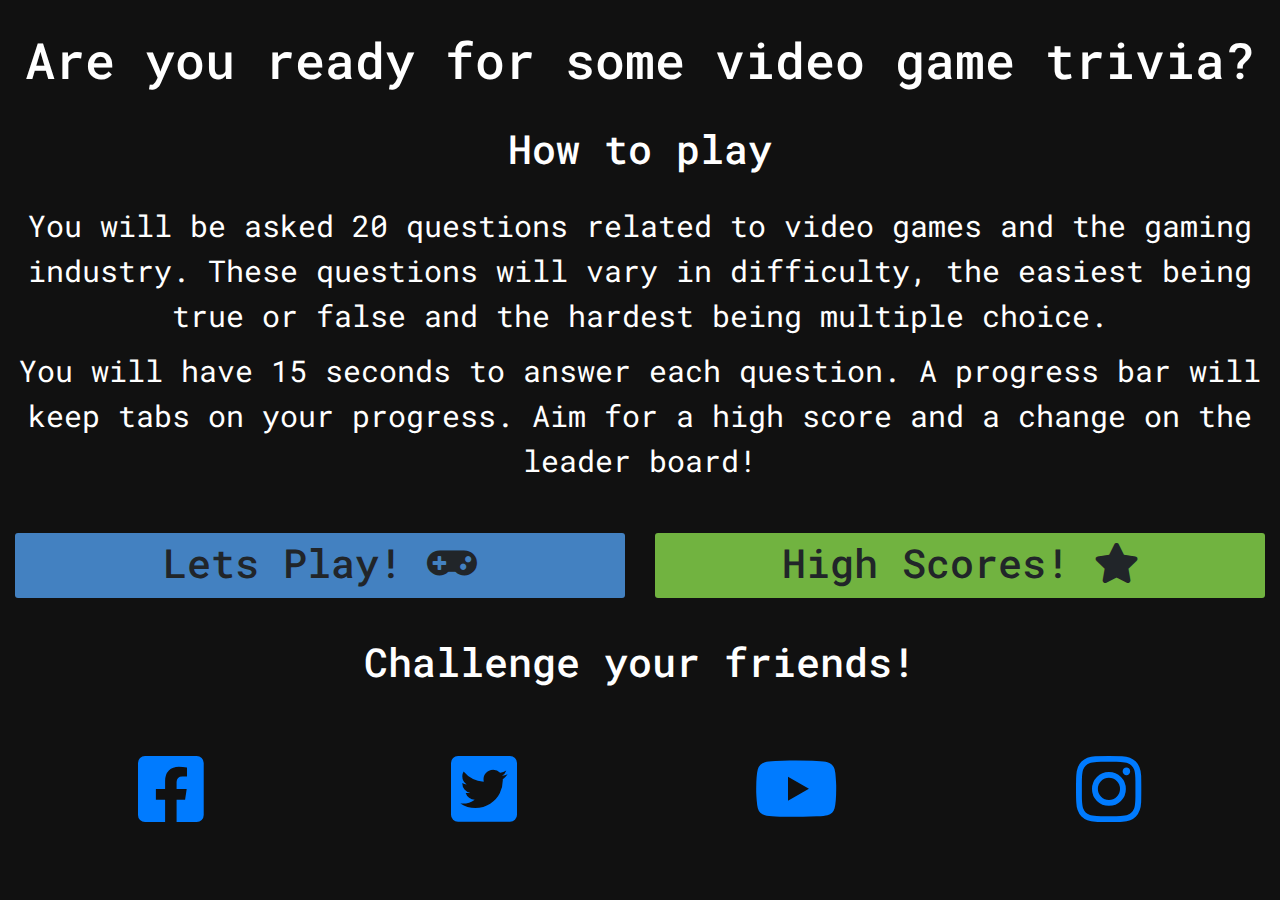
==== index.html @ b70aabad "Added username form and save button plus styles" ====
<!DOCTYPE html>
<html lang="en">

<head>
    <meta charset="UTF-8">
    <meta http-equiv="X-UA-Compatible" content="IE=edge">
    <meta name="viewport" content="width=device-width, initial-scale=1.0">
    <title>Gaming Trivia</title>
    <link rel="stylesheet" href="https://cdnjs.cloudflare.com/ajax/libs/twitter-bootstrap/4.6.0/css/bootstrap.min.css">
    <link rel="stylesheet" href="https://cdnjs.cloudflare.com/ajax/libs/font-awesome/5.15.3/css/all.min.css">
    <link rel="stylesheet" href="assets/css/styles.css">
</head>

<body>
    <section class=" container-fluid common-styles">
        <div class="row collapse show" id="intro-section">
            <div class="col-sm-12 mb-5">
                <h1>Are you ready for some video game trivia?</h1>
            </div>
            <div class="col-sm-12 mb-5">
                <h2 class="mb-5">How to play</h2>
                <p>
                    You will be asked 20 questions related to video games and the gaming industry.
                    These questions will vary in difficulty, the easiest being true or false and the hardest being
                    multiple choice.
                </p>
                <p>
                    You will have 15 seconds to answer each question. A progress bar will keep tabs on your
                    progress.
                    Aim for a high score and a change on the leader board!
                </p>
            </div>
            <!-- Button hides intro section and shows game -->
            <div class="col-sm-12 col-md-6">
                <button id="play-btn" class="HUD-btn btn btn-lg btn-block" data-toggle="collapse"
                    data-target="#intro-section, #game-section, #footer-section" aria-expanded="false"
                    aria-controls="intro-section">
                    <h2>Lets Play! <i class="fas fa-gamepad"></i></h2>
                </button>
            </div>
            <!-- Button hides intro section and highscores section -->
            <div class="col-sm-12 col-md-6">
                <button id="highscore-btn" class="btn btn-lg btn-block"  type="button" onclick="location.href='/finalscore.html';">
                    <h2>High Scores! <i class="fas fa-star"></i></h2>
                </button>
            </div>
        </div>
        </div>
        <!-- Main Game Container -->
        <section id="game-section" class="container-fluid common-styles collapse hide">
            <div id="hud"class="row">
                <div id="progressBar" class="col-sm-12">
                    <div id="progressBarFull"></div>
                </div>
                    <div id="hud-item" class="col-sm-6">
                        <h2 id="progressText" class="hud-prefix">
                        </h2>
                    </div>
                    <div id="hud-item" class="col-sm-6">
                        <h2 class="hud-prefix">
                            Score
                        </h2>
                        <h2 class="hud-main-text" id="score">
                            0
                        </h2>
                    </div>
                </div>
            <div class="row">
                <div id="question" class="col-sm-12 my-5 h1"></div>
            </div>
            <div class="row my-5">
                <div class="option-container col-sm-12">
                    <p class="option-prefix">A</p>
                    <button class="btn btn-lg btn-block option-text" data-number="1" type="submit"></button>
                </div>
                <div class="option-container col-sm-12">
                    <p class="option-prefix">B</p>
                    <button class="btn btn-lg btn-block option-text" data-number="2" type="submit"></button>
                </div>
                <div class="option-container col-sm-12">
                    <p class="option-prefix">C</p>
                    <button class="btn btn-lg btn-block option-text" data-number="3" type="submit"></button>
                </div>
                <div class="option-container col-sm-12">
                    <p class="option-prefix">D</p>
                    <button class="btn btn-lg btn-block option-text" data-number="4" type="submit"></button>
                </div>
            </div>
            </div>
            <div class="row mt-5">
                <div class="offset-sm-8">
                    <button class="HUD-btn btn" type="button" onclick="location.href='/index.html';">
                        <h2>Restart <i class="fas fa-redo"></i></h2>
                    </button>
                </div>
            </div>
        </section>
        <!-- SocialLinks -->
        <footer id="footer-section" class="container-fluid common-styles collapse show mt-5">
            <div class="row">
                <div class="col-sm-12 mb-5">
                    <h2>Challenge your friends!</h2>
                </div>
            </div>
            <div id="social-network-links" class="row mt-5">
                <div class="col-sm-3">
                    <a href="https://www.facebook.com" target="_blank" rel="nopener" aria-label="">
                        <i class="fab fa-facebook-square"></i>
                    </a>
                </div>
                <div class="col-sm-3">
                    <a href="https://www.twitter.com" target="_blank" rel="nopener" aria-label="">
                        <i class="fab fa-twitter-square"></i></a>
                </div>
                <div class="col-sm-3">
                    <a href="https://www.youtube.com" target="_blank"><i class="fab fa-youtube" aria-label=""></i></a>
                </div>
                <div class="col-sm-3">
                    <a href="https://www.instagram.com" target="_blank"><i class="fab fa-instagram" aria-label=""></i></a>
                </div>
            </div>
        </footer>

        <script src="https://cdnjs.cloudflare.com/ajax/libs/popper.js/1.16.1/umd/popper.min.js"></script>
        <script src="https://code.jquery.com/jquery-3.6.0.slim.js" integrity="sha256-HwWONEZrpuoh951cQD1ov2HUK5zA5DwJ1DNUXaM6FsY=" crossorigin="anonymous"></script>
        <script src="assets/js/scripts.js"></script>
        <script src="https://cdnjs.cloudflare.com/ajax/libs/twitter-bootstrap/4.6.0/js/bootstrap.min.js"></script>

</body>

</html>
---- assets/css/styles.css ----
@import url('https://fonts.googleapis.com/css2?family=Roboto+Mono&display=swap');

/* General Styles */
* {
    box-sizing: border-box;
    margin: 0;
    border: 0;
    
}

html {
    font-size: 62.5%;
}

body {
    color: #fff;
    background-color: #111111;
    font-family: 'Roboto Mono', monospace;
    font-size: 1.6rem;
}

h1 {
    font-size: 5rem;
}

h2 {
    font-size: 4rem;
}

p {
    font-size: 3rem;
}

/* Removes black boxes from behind letters */
i {
    font-size: 4rem;
}

.collapsing {
    transition: 0ms;
}

.btn {
    margin: 1rem auto;
}

.common-styles {
    margin: 3rem auto;
    background-color: transparent;
    text-align: center;
}

.HUD-btn {
    background-color: #4381C1;
}

.option-container {
    font-size: 2rem;
    background-color: #4381C1;
    margin: 2rem auto;
    border-radius: 1rem;
  }

.option-text {
    font-size: 4rem;
    background-color: #db222a;
}
  

#highscore-btn {
    background-color: #71B340;
}


#optionText {
    background-color: #db222a;
}

#progressBar {
    width: 40rem;
    height: 4rem;
    border: 0.3rem solid #4381C1;
    margin: 2rem auto;
    padding: 0;
  }
  
  #progressBarFull {
    height: 3.4rem;
    background-color: #4381C1;
  }


#social-network-links i{
    font-size: 7.5rem;
    text-align: center;
}

#username {
    height: 6.5rem;
    border-radius: 0.3rem;
}

#save-btn {
    background-color: #71B340;
    padding-bottom: 0;
}
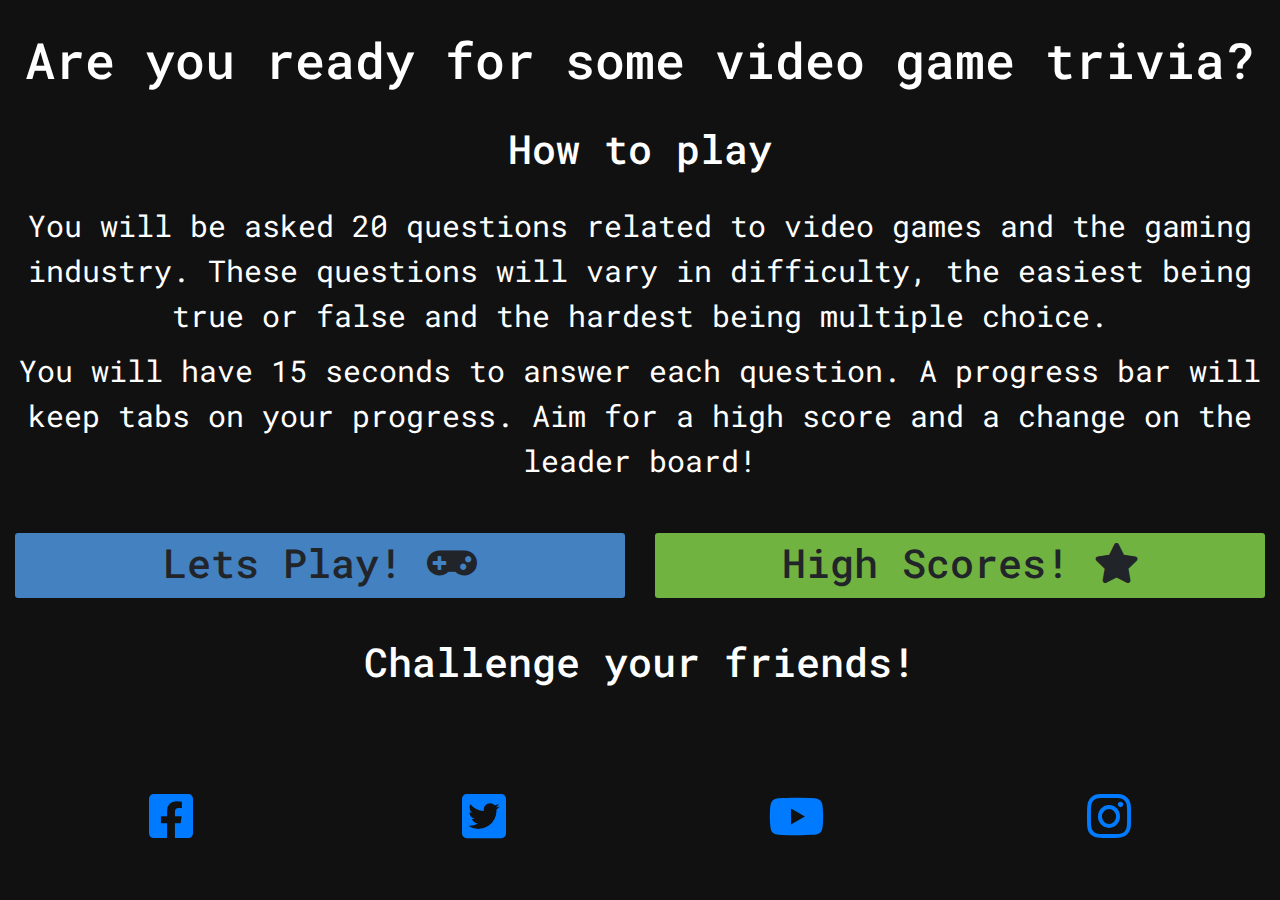
==== commit 4604f567: "Fixed footer to bottom of page, minor style and position changes" ====
--- a/index.html
+++ b/index.html
@@ -56,10 +56,12 @@
                         <h2 id="progressText" class="hud-prefix">
                         </h2>
                     </div>
-                    <div id="hud-item" class="col-sm-6">
+                    <div id="hud-item" class="col-sm-2">
                         <h2 class="hud-prefix">
                             Score
                         </h2>
+                    </div>
+                    <div class="col-sm-3">
                         <h2 class="hud-main-text" id="score">
                             0
                         </h2>
@@ -96,13 +98,13 @@
             </div>
         </section>
         <!-- SocialLinks -->
-        <footer id="footer-section" class="container-fluid common-styles collapse show mt-5">
+        <footer id="footer-section" class="container-fluid common-styles collapse show">
             <div class="row">
-                <div class="col-sm-12 mb-5">
+                <div class="col-sm-12">
                     <h2>Challenge your friends!</h2>
                 </div>
             </div>
-            <div id="social-network-links" class="row mt-5">
+            <div id="social-network-links" class="row">
                 <div class="col-sm-3">
                     <a href="https://www.facebook.com" target="_blank" rel="nopener" aria-label="">
                         <i class="fab fa-facebook-square"></i>
--- a/assets/css/styles.css
+++ b/assets/css/styles.css
@@ -5,7 +5,7 @@
     box-sizing: border-box;
     margin: 0;
     border: 0;
-    
+
 }
 
 html {
@@ -17,6 +17,7 @@
     background-color: #111111;
     font-family: 'Roboto Mono', monospace;
     font-size: 1.6rem;
+    height: 100%;
 }
 
 h1 {
@@ -56,24 +57,25 @@
 
 .option-container {
     font-size: 2rem;
-    background-color: #4381C1;
+    background-color: #71B340;
     margin: 2rem auto;
     border-radius: 1rem;
-  }
+}
 
 .option-text {
     font-size: 4rem;
+    background-color: #4381C1;
+}
+
+#question {
     background-color: #db222a;
+    border-radius: 0.5rem;
+    padding: 2rem;
+    font-size: 3rem;
 }
-  
 
 #highscore-btn {
     background-color: #71B340;
-}
-
-
-#optionText {
-    background-color: #db222a;
 }
 
 #progressBar {
@@ -82,25 +84,33 @@
     border: 0.3rem solid #4381C1;
     margin: 2rem auto;
     padding: 0;
-  }
-  
-  #progressBarFull {
+}
+
+#progressBarFull {
     height: 3.4rem;
     background-color: #4381C1;
-  }
+}
 
 
-#social-network-links i{
-    font-size: 7.5rem;
+#social-network-links i {
+    font-size: 5rem;
     text-align: center;
+    margin-top: 10rem;
 }
 
 #username {
     height: 6.5rem;
     border-radius: 0.3rem;
+    text-align: center;
 }
 
 #save-btn {
     background-color: #71B340;
     padding-bottom: 0;
+}
+
+#footer-section {
+    position: relative;
+    bottom: 0;
+    width: 100%;
 }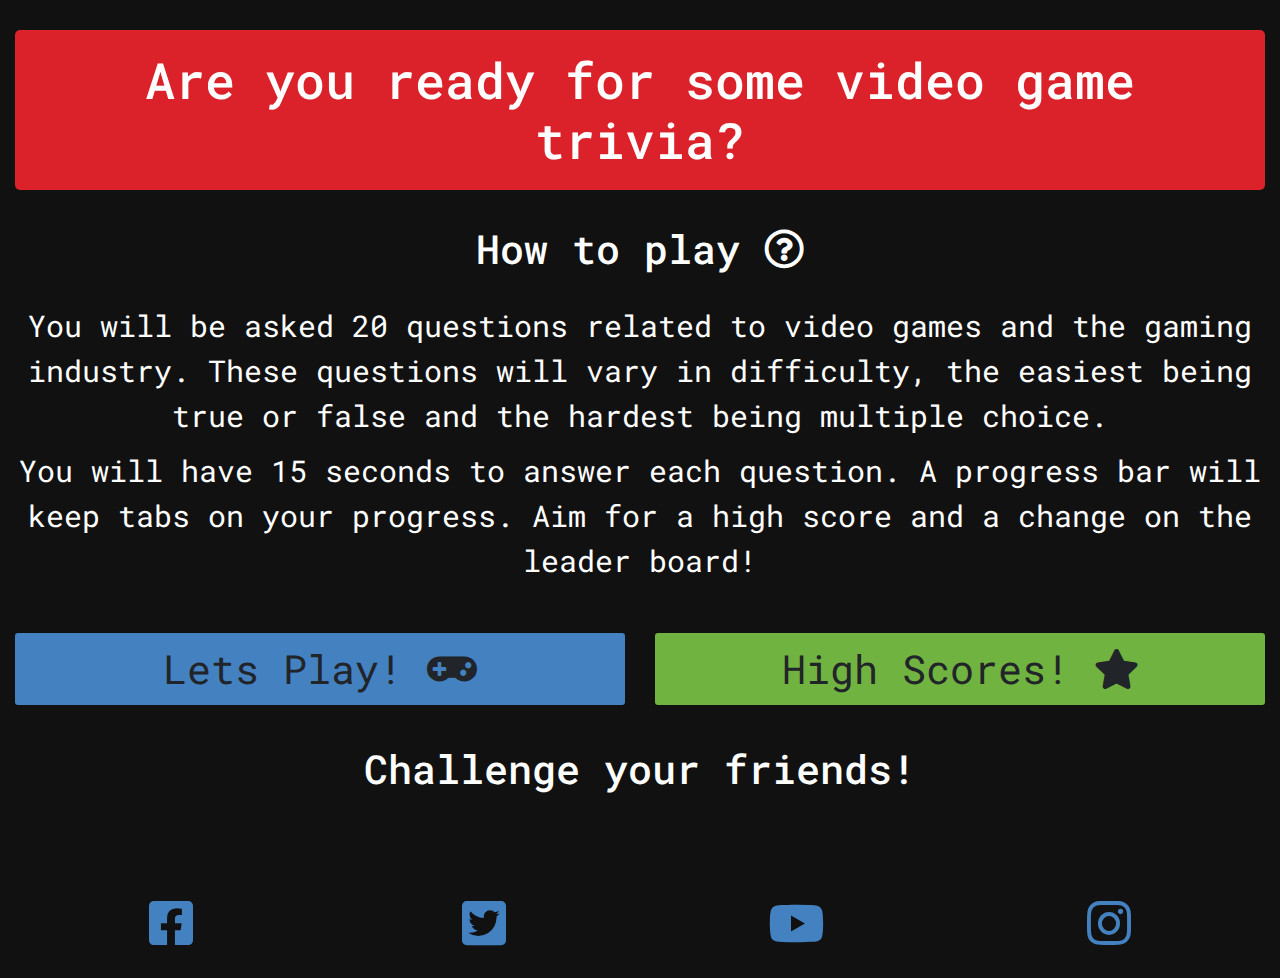
==== commit 30d21e79: "Fixed w3validator errors" ====
--- a/index.html
+++ b/index.html
@@ -15,10 +15,10 @@
     <section class=" container-fluid common-styles">
         <div class="row collapse show" id="intro-section">
             <div class="col-sm-12 mb-5">
-                <h1>Are you ready for some video game trivia?</h1>
+                <h1 id="intro-title">Are you ready for some video game trivia?</h1>
             </div>
             <div class="col-sm-12 mb-5">
-                <h2 class="mb-5">How to play</h2>
+                <h2 class="mb-5">How to play <i class="far fa-question-circle"></i></h2>
                 <p>
                     You will be asked 20 questions related to video games and the gaming industry.
                     These questions will vary in difficulty, the easiest being true or false and the hardest being
@@ -35,38 +35,37 @@
                 <button id="play-btn" class="HUD-btn btn btn-lg btn-block" data-toggle="collapse"
                     data-target="#intro-section, #game-section, #footer-section" aria-expanded="false"
                     aria-controls="intro-section">
-                    <h2>Lets Play! <i class="fas fa-gamepad"></i></h2>
+                    Lets Play! <i class="fas fa-gamepad"></i>
                 </button>
             </div>
             <!-- Button hides intro section and highscores section -->
             <div class="col-sm-12 col-md-6">
-                <button id="highscore-btn" class="btn btn-lg btn-block"  type="button" onclick="location.href='/finalscore.html';">
-                    <h2>High Scores! <i class="fas fa-star"></i></h2>
+                <button id="highscore-btn" class="HUD-btn btn btn-lg btn-block" type="button"
+                    onclick="location.href='/finalscore.html';">
+                    High Scores! <i class="fas fa-star"></i>
                 </button>
             </div>
         </div>
-        </div>
         <!-- Main Game Container -->
         <section id="game-section" class="container-fluid common-styles collapse hide">
-            <div id="hud"class="row">
+            <div id="hud" class="row">
                 <div id="progressBar" class="col-sm-12">
                     <div id="progressBarFull"></div>
                 </div>
-                    <div id="hud-item" class="col-sm-6">
-                        <h2 id="progressText" class="hud-prefix">
-                        </h2>
-                    </div>
-                    <div id="hud-item" class="col-sm-2">
-                        <h2 class="hud-prefix">
-                            Score
-                        </h2>
-                    </div>
-                    <div class="col-sm-3">
-                        <h2 class="hud-main-text" id="score">
-                            0
-                        </h2>
-                    </div>
+                <div id="hud-item" class="col-sm-6">
+                    <h2 id="progressText" class="hud-prefix">Question .../20</h2>
                 </div>
+                <div class="col-sm-2">
+                    <h2 class="hud-prefix">
+                        Score
+                    </h2>
+                </div>
+                <div class="col-sm-3">
+                    <h2 class="hud-main-text" id="score">
+                        0
+                    </h2>
+                </div>
+            </div>
             <div class="row">
                 <div id="question" class="col-sm-12 my-5 h1"></div>
             </div>
@@ -88,11 +87,10 @@
                     <button class="btn btn-lg btn-block option-text" data-number="4" type="submit"></button>
                 </div>
             </div>
-            </div>
             <div class="row mt-5">
                 <div class="offset-sm-8">
                     <button class="HUD-btn btn" type="button" onclick="location.href='/index.html';">
-                        <h2>Restart <i class="fas fa-redo"></i></h2>
+                        Restart <i class="fas fa-redo"></i>
                     </button>
                 </div>
             </div>
@@ -118,13 +116,15 @@
                     <a href="https://www.youtube.com" target="_blank"><i class="fab fa-youtube" aria-label=""></i></a>
                 </div>
                 <div class="col-sm-3">
-                    <a href="https://www.instagram.com" target="_blank"><i class="fab fa-instagram" aria-label=""></i></a>
+                    <a href="https://www.instagram.com" target="_blank"><i class="fab fa-instagram"
+                            aria-label=""></i></a>
                 </div>
             </div>
         </footer>
 
         <script src="https://cdnjs.cloudflare.com/ajax/libs/popper.js/1.16.1/umd/popper.min.js"></script>
-        <script src="https://code.jquery.com/jquery-3.6.0.slim.js" integrity="sha256-HwWONEZrpuoh951cQD1ov2HUK5zA5DwJ1DNUXaM6FsY=" crossorigin="anonymous"></script>
+        <script src="https://code.jquery.com/jquery-3.6.0.slim.js"
+            integrity="sha256-HwWONEZrpuoh951cQD1ov2HUK5zA5DwJ1DNUXaM6FsY=" crossorigin="anonymous"></script>
         <script src="assets/js/scripts.js"></script>
         <script src="https://cdnjs.cloudflare.com/ajax/libs/twitter-bootstrap/4.6.0/js/bootstrap.min.js"></script>
 
--- a/assets/css/styles.css
+++ b/assets/css/styles.css
@@ -53,6 +53,7 @@
 
 .HUD-btn {
     background-color: #4381C1;
+    font-size: 4rem;
 }
 
 .option-container {
@@ -65,6 +66,12 @@
 .option-text {
     font-size: 4rem;
     background-color: #4381C1;
+}
+
+#intro-title {
+    background-color: #db222a;
+    border-radius: 0.5rem;
+    padding: 2rem;
 }
 
 #question {
@@ -81,13 +88,13 @@
 #progressBar {
     width: 40rem;
     height: 4rem;
-    border: 0.3rem solid #4381C1;
+    border: 0.5rem solid #4381C1;
     margin: 2rem auto;
     padding: 0;
 }
 
 #progressBarFull {
-    height: 3.4rem;
+    height: 3rem;
     background-color: #4381C1;
 }
 
@@ -96,6 +103,7 @@
     font-size: 5rem;
     text-align: center;
     margin-top: 10rem;
+    color: #4381C1;
 }
 
 #username {
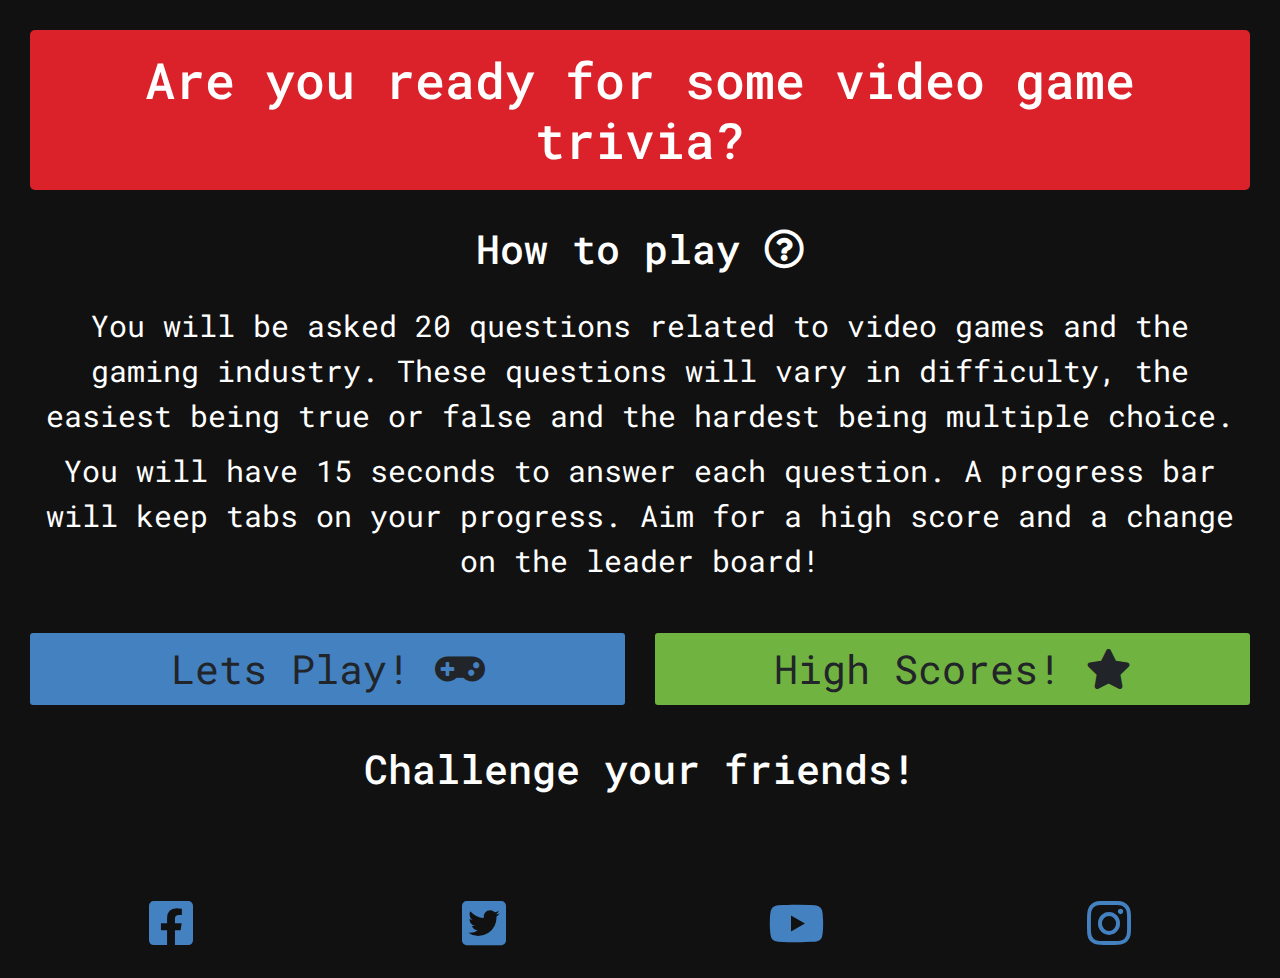
==== commit 0e7d3a10: "Rolled back scripts.js changes" ====
--- a/index.html
+++ b/index.html
@@ -1,6 +1,5 @@
 <!DOCTYPE html>
 <html lang="en">
-
 <head>
     <meta charset="UTF-8">
     <meta http-equiv="X-UA-Compatible" content="IE=edge">
@@ -10,9 +9,8 @@
     <link rel="stylesheet" href="https://cdnjs.cloudflare.com/ajax/libs/font-awesome/5.15.3/css/all.min.css">
     <link rel="stylesheet" href="assets/css/styles.css">
 </head>
-
 <body>
-    <section class=" container-fluid common-styles">
+    <section class="container-fluid common-styles">
         <div class="row collapse show" id="intro-section">
             <div class="col-sm-12 mb-5">
                 <h1 id="intro-title">Are you ready for some video game trivia?</h1>
@@ -46,6 +44,7 @@
                 </button>
             </div>
         </div>
+    </section>
         <!-- Main Game Container -->
         <section id="game-section" class="container-fluid common-styles collapse hide">
             <div id="hud" class="row">
--- a/assets/css/styles.css
+++ b/assets/css/styles.css
@@ -5,7 +5,6 @@
     box-sizing: border-box;
     margin: 0;
     border: 0;
-
 }
 
 html {
@@ -37,6 +36,10 @@
     font-size: 4rem;
 }
 
+.row {
+    margin-left: auto;
+    margin-right: auto;
+}
 .collapsing {
     transition: 0ms;
 }
@@ -121,4 +124,4 @@
     position: relative;
     bottom: 0;
     width: 100%;
-}+}
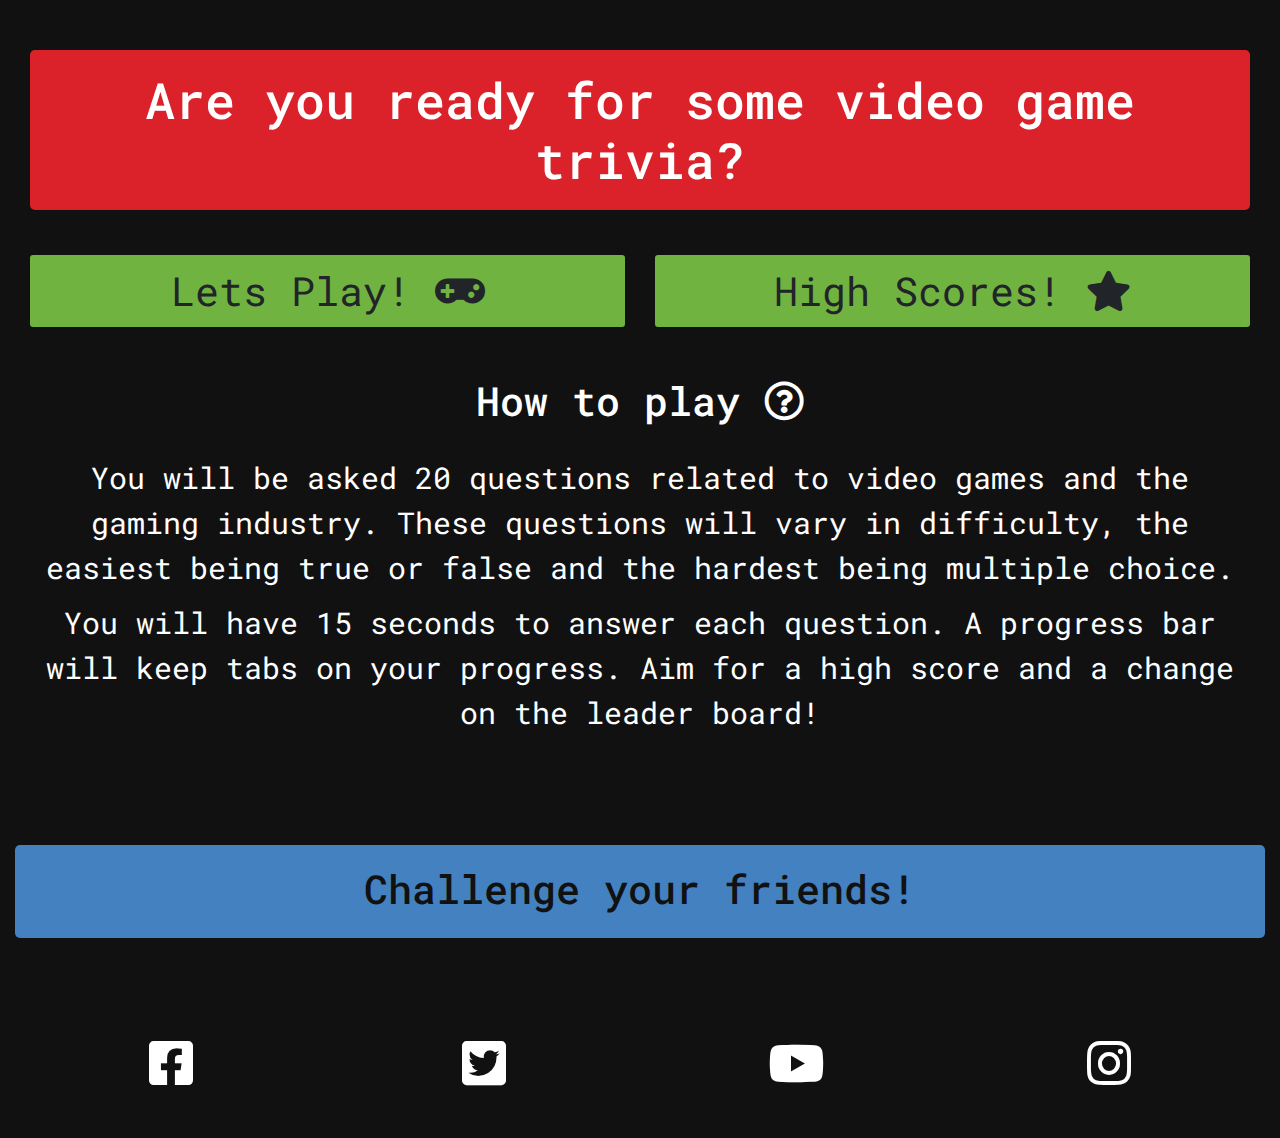
==== commit 5d964b5e: "Added new visual elements and positioning to game" ====
--- a/index.html
+++ b/index.html
@@ -10,12 +10,28 @@
     <link rel="stylesheet" href="assets/css/styles.css">
 </head>
 <body>
-    <section class="container-fluid common-styles">
-        <div class="row collapse show" id="intro-section">
+    <div id="intro-background">
+    <section id="intro-section" class="container-fluid common-styles row collapse show">
+            <!--Introductory Div-->
             <div class="col-sm-12 mb-5">
                 <h1 id="intro-title">Are you ready for some video game trivia?</h1>
             </div>
-            <div class="col-sm-12 mb-5">
+            <!-- Button hides intro section and shows game -->
+            <div class="col-sm-12 col-md-6">
+                <button id="play-btn" class="HUD-btn btn btn-lg btn-block" data-toggle="collapse"
+                    data-target="#intro-section, #game-section, #footer-section" aria-expanded="false"
+                    aria-controls="intro-section">
+                    Lets Play! <i class="fas fa-gamepad"></i>
+                </button>
+            </div>
+            <!-- Button hides intro section and highscores section -->
+            <div class="col-sm-12 col-md-6">
+                <button id="highscore-btn" class="HUD-btn btn btn-lg btn-block" type="button"
+                    onclick="window.location.href='finalscore.html';">
+                    High Scores! <i class="fas fa-star"></i>
+                </button>
+            </div>
+            <div class="col-sm-12 mb-5" id="tutorial">
                 <h2 class="mb-5">How to play <i class="far fa-question-circle"></i></h2>
                 <p>
                     You will be asked 20 questions related to video games and the gaming industry.
@@ -28,22 +44,6 @@
                     Aim for a high score and a change on the leader board!
                 </p>
             </div>
-            <!-- Button hides intro section and shows game -->
-            <div class="col-sm-12 col-md-6">
-                <button id="play-btn" class="HUD-btn btn btn-lg btn-block" data-toggle="collapse"
-                    data-target="#intro-section, #game-section, #footer-section" aria-expanded="false"
-                    aria-controls="intro-section">
-                    Lets Play! <i class="fas fa-gamepad"></i>
-                </button>
-            </div>
-            <!-- Button hides intro section and highscores section -->
-            <div class="col-sm-12 col-md-6">
-                <button id="highscore-btn" class="HUD-btn btn btn-lg btn-block" type="button"
-                    onclick="location.href='/finalscore.html';">
-                    High Scores! <i class="fas fa-star"></i>
-                </button>
-            </div>
-        </div>
     </section>
         <!-- Main Game Container -->
         <section id="game-section" class="container-fluid common-styles collapse hide">
@@ -65,30 +65,30 @@
                     </h2>
                 </div>
             </div>
-            <div class="row">
-                <div id="question" class="col-sm-12 my-5 h1"></div>
+            <div class="row justify-content-sm-left">
+                <div id="question" class="col-sm-6 my-5 h1"></div>
             </div>
-            <div class="row my-5">
-                <div class="option-container col-sm-12">
+            <div class="row my-5 justify-content-sm-right">
+                <div class="option-container col-sm-5">
                     <p class="option-prefix">A</p>
                     <button class="btn btn-lg btn-block option-text" data-number="1" type="submit"></button>
                 </div>
-                <div class="option-container col-sm-12">
+                <div class="option-container col-sm-5">
                     <p class="option-prefix">B</p>
                     <button class="btn btn-lg btn-block option-text" data-number="2" type="submit"></button>
                 </div>
-                <div class="option-container col-sm-12">
+                <div class="option-container col-sm-5">
                     <p class="option-prefix">C</p>
                     <button class="btn btn-lg btn-block option-text" data-number="3" type="submit"></button>
                 </div>
-                <div class="option-container col-sm-12">
+                <div class="option-container col-sm-5">
                     <p class="option-prefix">D</p>
                     <button class="btn btn-lg btn-block option-text" data-number="4" type="submit"></button>
                 </div>
             </div>
             <div class="row mt-5">
-                <div class="offset-sm-8">
-                    <button class="HUD-btn btn" type="button" onclick="location.href='/index.html';">
+                <div class="offset-sm-8 justify-content-left">
+                    <button class="HUD-btn btn" type="button" onClick="window.location.reload();">
                         Restart <i class="fas fa-redo"></i>
                     </button>
                 </div>
@@ -97,7 +97,7 @@
         <!-- SocialLinks -->
         <footer id="footer-section" class="container-fluid common-styles collapse show">
             <div class="row">
-                <div class="col-sm-12">
+                <div class="col-sm-12" id="friends">
                     <h2>Challenge your friends!</h2>
                 </div>
             </div>
@@ -120,13 +120,13 @@
                 </div>
             </div>
         </footer>
-
+    </div> 
         <script src="https://cdnjs.cloudflare.com/ajax/libs/popper.js/1.16.1/umd/popper.min.js"></script>
         <script src="https://code.jquery.com/jquery-3.6.0.slim.js"
             integrity="sha256-HwWONEZrpuoh951cQD1ov2HUK5zA5DwJ1DNUXaM6FsY=" crossorigin="anonymous"></script>
         <script src="assets/js/scripts.js"></script>
         <script src="https://cdnjs.cloudflare.com/ajax/libs/twitter-bootstrap/4.6.0/js/bootstrap.min.js"></script>
-
+    
 </body>
 
 </html>--- a/assets/css/styles.css
+++ b/assets/css/styles.css
@@ -16,7 +16,6 @@
     background-color: #111111;
     font-family: 'Roboto Mono', monospace;
     font-size: 1.6rem;
-    height: 100%;
 }
 
 h1 {
@@ -55,13 +54,13 @@
 }
 
 .HUD-btn {
-    background-color: #4381C1;
+    background-color: #71B340;
     font-size: 4rem;
 }
 
 .option-container {
     font-size: 2rem;
-    background-color: #71B340;
+    background-color: #111111;
     margin: 2rem auto;
     border-radius: 1rem;
 }
@@ -71,10 +70,39 @@
     background-color: #4381C1;
 }
 
+.option-text:hover {
+    background-color: #0099ff;
+    transition: 1000ms;
+}
+
+#intro-background {
+    background-image: url('/assets/img/lorenzo-herrera-p0j-mE6mGo4-unsplash.jpg');
+    background-size: cover;
+    width: 100%;
+    height: 100%;
+    background-repeat: no-repeat;
+}
+
 #intro-title {
     background-color: #db222a;
     border-radius: 0.5rem;
+    margin-top: 2rem;
     padding: 2rem;
+}
+
+#tutorial{
+    background-color: #111111;
+    border-radius: 0.5rem;
+    margin-top: 2rem;
+    padding: 2rem;
+}
+
+#friends {
+    background-color: #4381C1;
+    border-radius: 0.5rem;
+    margin-top: 2rem;
+    padding: 2rem;
+    color: #111111;
 }
 
 #question {
@@ -106,7 +134,8 @@
     font-size: 5rem;
     text-align: center;
     margin-top: 10rem;
-    color: #4381C1;
+    margin-bottom: 2rem;
+    color: #fff;
 }
 
 #username {
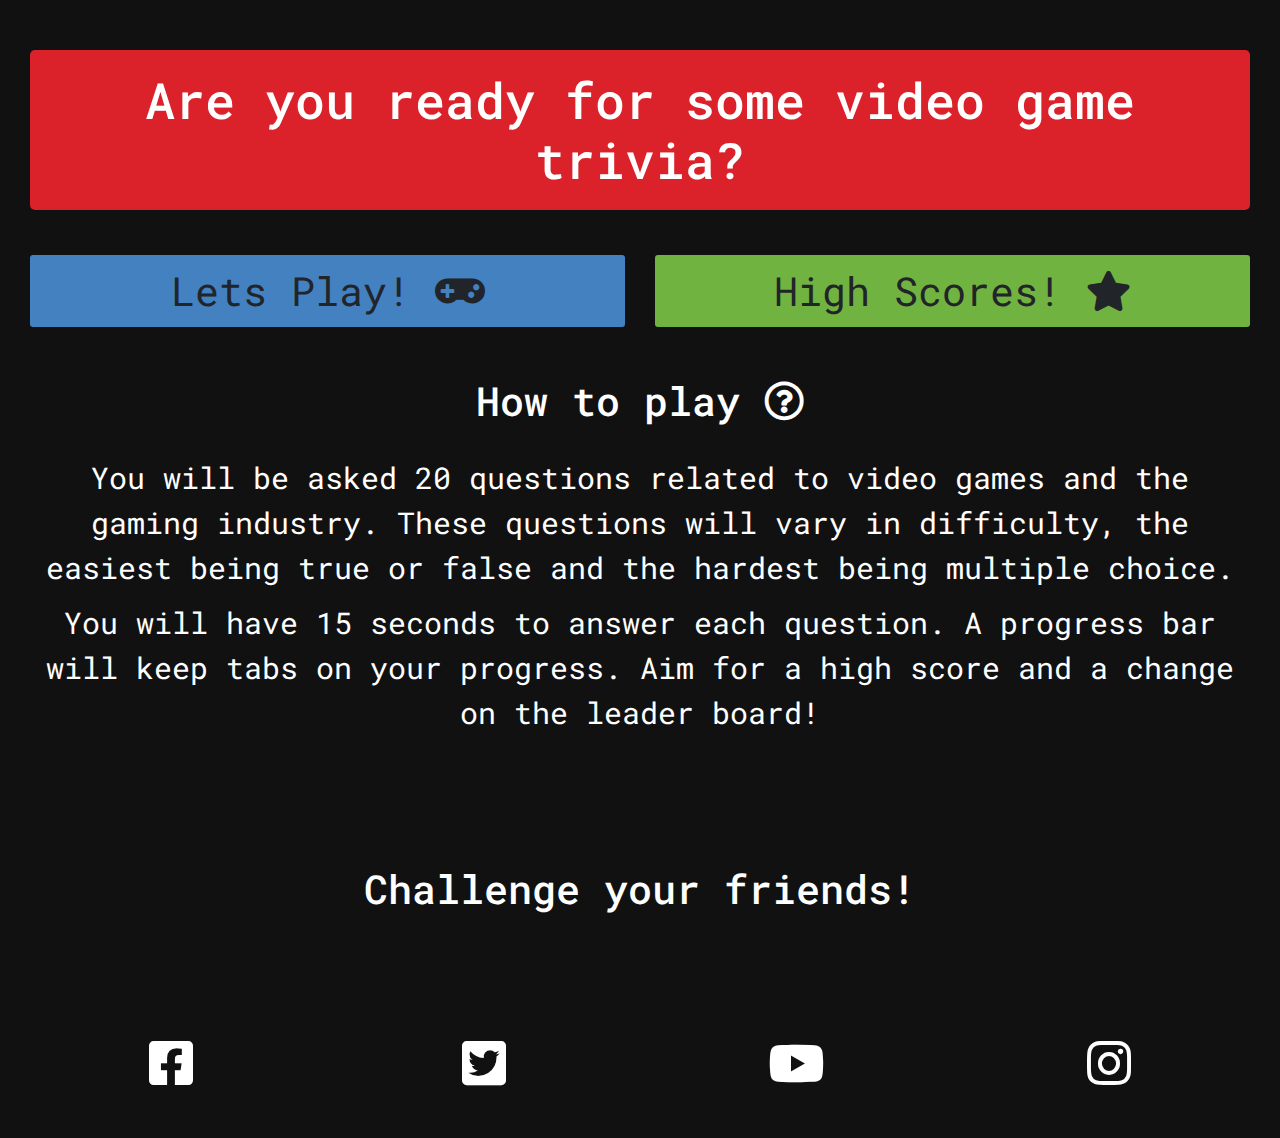
==== commit 1ef4b718: "Final adjustments to style and layout of website" ====
--- a/index.html
+++ b/index.html
@@ -1,5 +1,6 @@
 <!DOCTYPE html>
 <html lang="en">
+
 <head>
     <meta charset="UTF-8">
     <meta http-equiv="X-UA-Compatible" content="IE=edge">
@@ -9,124 +10,122 @@
     <link rel="stylesheet" href="https://cdnjs.cloudflare.com/ajax/libs/font-awesome/5.15.3/css/all.min.css">
     <link rel="stylesheet" href="assets/css/styles.css">
 </head>
+
 <body>
-    <div id="intro-background">
     <section id="intro-section" class="container-fluid common-styles row collapse show">
-            <!--Introductory Div-->
-            <div class="col-sm-12 mb-5">
-                <h1 id="intro-title">Are you ready for some video game trivia?</h1>
+        <!--Introductory Div-->
+        <div class="col-sm-12 mb-5">
+            <h1 id="intro-title">Are you ready for some video game trivia?</h1>
+        </div>
+        <!-- Button hides intro section and shows game -->
+        <div class="col-sm-12 col-md-6">
+            <button id="play-btn" class="HUD-btn btn btn-lg btn-block" data-toggle="collapse"
+                data-target="#intro-section, #game-section, #footer-section" aria-expanded="false"
+                aria-controls="intro-section">
+                Lets Play! <i class="fas fa-gamepad"></i>
+            </button>
+        </div>
+        <!-- Button hides intro section and highscores section -->
+        <div class="col-sm-12 col-md-6">
+            <button id="highscore-btn" class="HUD-btn btn btn-lg btn-block" type="button"
+                onclick="window.location.href='finalscore.html';">
+                High Scores! <i class="fas fa-star"></i>
+            </button>
+        </div>
+        <div class="col-sm-12 mb-5" id="tutorial">
+            <h2 class="mb-5">How to play <i class="far fa-question-circle"></i></h2>
+            <p>
+                You will be asked 20 questions related to video games and the gaming industry.
+                These questions will vary in difficulty, the easiest being true or false and the hardest being
+                multiple choice.
+            </p>
+            <p>
+                You will have 15 seconds to answer each question. A progress bar will keep tabs on your
+                progress.
+                Aim for a high score and a change on the leader board!
+            </p>
+        </div>
+    </section>
+    <!-- Main Game Container -->
+    <section id="game-section" class="container-fluid common-styles collapse hide">
+        <div id="hud" class="row">
+            <div id="progressBar" class="col-sm-12">
+                <div id="progressBarFull"></div>
             </div>
-            <!-- Button hides intro section and shows game -->
-            <div class="col-sm-12 col-md-6">
-                <button id="play-btn" class="HUD-btn btn btn-lg btn-block" data-toggle="collapse"
-                    data-target="#intro-section, #game-section, #footer-section" aria-expanded="false"
-                    aria-controls="intro-section">
-                    Lets Play! <i class="fas fa-gamepad"></i>
+            <div id="hud-item" class="col-sm-6">
+                <h2 id="progressText" class="hud-prefix">Question .../20</h2>
+            </div>
+            <div class="col-sm-2">
+                <h2 class="hud-prefix">
+                    Score
+                </h2>
+            </div>
+            <div class="col-sm-3">
+                <h2 class="hud-main-text" id="score">
+                    0
+                </h2>
+            </div>
+        </div>
+        <div class="row">
+            <div id="question" class="col-sm-12"></div>
+        </div>
+        <div class="row">
+            <div class="option-container col-sm-5">
+                <p class="option-prefix">A</p>
+                <button class="btn btn-lg btn-block option-text" data-number="1" type="submit"></button>
+            </div>
+            <div class="option-container col-sm-5">
+                <p class="option-prefix">B</p>
+                <button class="btn btn-lg btn-block option-text" data-number="2" type="submit"></button>
+            </div>
+            <div class="option-container col-sm-5">
+                <p class="option-prefix">C</p>
+                <button class="btn btn-lg btn-block option-text" data-number="3" type="submit"></button>
+            </div>
+            <div class="option-container col-sm-5">
+                <p class="option-prefix">D</p>
+                <button class="btn btn-lg btn-block option-text" data-number="4" type="submit"></button>
+            </div>
+        </div>
+        <div class="row mt-5">
+            <div class="offset-sm-8 justify-content-left">
+                <button class="HUD-btn btn" type="button" onClick="window.location.reload();">
+                    Restart <i class="fas fa-redo"></i>
                 </button>
             </div>
-            <!-- Button hides intro section and highscores section -->
-            <div class="col-sm-12 col-md-6">
-                <button id="highscore-btn" class="HUD-btn btn btn-lg btn-block" type="button"
-                    onclick="window.location.href='finalscore.html';">
-                    High Scores! <i class="fas fa-star"></i>
-                </button>
+        </div>
+    </section>
+    <!-- SocialLinks -->
+    <footer id="footer-section" class="container-fluid common-styles collapse show">
+        <div class="row">
+            <div class="col-sm-12 friends-msg">
+                <h2>Challenge your friends!</h2>
             </div>
-            <div class="col-sm-12 mb-5" id="tutorial">
-                <h2 class="mb-5">How to play <i class="far fa-question-circle"></i></h2>
-                <p>
-                    You will be asked 20 questions related to video games and the gaming industry.
-                    These questions will vary in difficulty, the easiest being true or false and the hardest being
-                    multiple choice.
-                </p>
-                <p>
-                    You will have 15 seconds to answer each question. A progress bar will keep tabs on your
-                    progress.
-                    Aim for a high score and a change on the leader board!
-                </p>
+        </div>
+        <div id="social-network-links" class="row">
+            <div class="col-sm-3">
+                <a href="https://www.facebook.com" target="_blank" rel="nopener" aria-label="">
+                    <i class="fab fa-facebook-square"></i>
+                </a>
             </div>
-    </section>
-        <!-- Main Game Container -->
-        <section id="game-section" class="container-fluid common-styles collapse hide">
-            <div id="hud" class="row">
-                <div id="progressBar" class="col-sm-12">
-                    <div id="progressBarFull"></div>
-                </div>
-                <div id="hud-item" class="col-sm-6">
-                    <h2 id="progressText" class="hud-prefix">Question .../20</h2>
-                </div>
-                <div class="col-sm-2">
-                    <h2 class="hud-prefix">
-                        Score
-                    </h2>
-                </div>
-                <div class="col-sm-3">
-                    <h2 class="hud-main-text" id="score">
-                        0
-                    </h2>
-                </div>
+            <div class="col-sm-3">
+                <a href="https://www.twitter.com" target="_blank" rel="nopener" aria-label="">
+                    <i class="fab fa-twitter-square"></i></a>
             </div>
-            <div class="row justify-content-sm-left">
-                <div id="question" class="col-sm-6 my-5 h1"></div>
+            <div class="col-sm-3">
+                <a href="https://www.youtube.com" target="_blank"><i class="fab fa-youtube" aria-label=""></i></a>
             </div>
-            <div class="row my-5 justify-content-sm-right">
-                <div class="option-container col-sm-5">
-                    <p class="option-prefix">A</p>
-                    <button class="btn btn-lg btn-block option-text" data-number="1" type="submit"></button>
-                </div>
-                <div class="option-container col-sm-5">
-                    <p class="option-prefix">B</p>
-                    <button class="btn btn-lg btn-block option-text" data-number="2" type="submit"></button>
-                </div>
-                <div class="option-container col-sm-5">
-                    <p class="option-prefix">C</p>
-                    <button class="btn btn-lg btn-block option-text" data-number="3" type="submit"></button>
-                </div>
-                <div class="option-container col-sm-5">
-                    <p class="option-prefix">D</p>
-                    <button class="btn btn-lg btn-block option-text" data-number="4" type="submit"></button>
-                </div>
+            <div class="col-sm-3">
+                <a href="https://www.instagram.com" target="_blank"><i class="fab fa-instagram" aria-label=""></i></a>
             </div>
-            <div class="row mt-5">
-                <div class="offset-sm-8 justify-content-left">
-                    <button class="HUD-btn btn" type="button" onClick="window.location.reload();">
-                        Restart <i class="fas fa-redo"></i>
-                    </button>
-                </div>
-            </div>
-        </section>
-        <!-- SocialLinks -->
-        <footer id="footer-section" class="container-fluid common-styles collapse show">
-            <div class="row">
-                <div class="col-sm-12" id="friends">
-                    <h2>Challenge your friends!</h2>
-                </div>
-            </div>
-            <div id="social-network-links" class="row">
-                <div class="col-sm-3">
-                    <a href="https://www.facebook.com" target="_blank" rel="nopener" aria-label="">
-                        <i class="fab fa-facebook-square"></i>
-                    </a>
-                </div>
-                <div class="col-sm-3">
-                    <a href="https://www.twitter.com" target="_blank" rel="nopener" aria-label="">
-                        <i class="fab fa-twitter-square"></i></a>
-                </div>
-                <div class="col-sm-3">
-                    <a href="https://www.youtube.com" target="_blank"><i class="fab fa-youtube" aria-label=""></i></a>
-                </div>
-                <div class="col-sm-3">
-                    <a href="https://www.instagram.com" target="_blank"><i class="fab fa-instagram"
-                            aria-label=""></i></a>
-                </div>
-            </div>
-        </footer>
-    </div> 
-        <script src="https://cdnjs.cloudflare.com/ajax/libs/popper.js/1.16.1/umd/popper.min.js"></script>
-        <script src="https://code.jquery.com/jquery-3.6.0.slim.js"
-            integrity="sha256-HwWONEZrpuoh951cQD1ov2HUK5zA5DwJ1DNUXaM6FsY=" crossorigin="anonymous"></script>
-        <script src="assets/js/scripts.js"></script>
-        <script src="https://cdnjs.cloudflare.com/ajax/libs/twitter-bootstrap/4.6.0/js/bootstrap.min.js"></script>
-    
+        </div>
+    </footer>
+    <script src="https://cdnjs.cloudflare.com/ajax/libs/popper.js/1.16.1/umd/popper.min.js"></script>
+    <script src="https://code.jquery.com/jquery-3.6.0.slim.js"
+        integrity="sha256-HwWONEZrpuoh951cQD1ov2HUK5zA5DwJ1DNUXaM6FsY=" crossorigin="anonymous"></script>
+    <script src="assets/js/scripts.js"></script>
+    <script src="https://cdnjs.cloudflare.com/ajax/libs/twitter-bootstrap/4.6.0/js/bootstrap.min.js"></script>
+
 </body>
 
 </html>--- a/assets/css/styles.css
+++ b/assets/css/styles.css
@@ -16,6 +16,11 @@
     background-color: #111111;
     font-family: 'Roboto Mono', monospace;
     font-size: 1.6rem;
+    background-image: url('/assets/img/lorenzo-herrera-p0j-mE6mGo4-unsplash.jpg');
+    background-size: cover;
+    width: 100%;
+    height: 100%;
+    background-repeat: no-repeat;
 }
 
 h1 {
@@ -54,7 +59,7 @@
 }
 
 .HUD-btn {
-    background-color: #71B340;
+    background-color: #4381C1;
     font-size: 4rem;
 }
 
@@ -71,16 +76,24 @@
 }
 
 .option-text:hover {
-    background-color: #0099ff;
+    background-color: #438cff;
     transition: 1000ms;
 }
 
-#intro-background {
-    background-image: url('/assets/img/lorenzo-herrera-p0j-mE6mGo4-unsplash.jpg');
-    background-size: cover;
-    width: 100%;
-    height: 100%;
-    background-repeat: no-repeat;
+.correct {
+    background-color: #71B340;
+}
+
+.incorrect {
+    background-color: #db222a;
+}
+
+.friends-msg {
+    background-color: #111111;
+    border-radius: 0.5rem;
+    margin-top: 2rem;
+    padding: 2rem;
+    color: #fff;
 }
 
 #intro-title {
@@ -97,18 +110,10 @@
     padding: 2rem;
 }
 
-#friends {
-    background-color: #4381C1;
-    border-radius: 0.5rem;
-    margin-top: 2rem;
-    padding: 2rem;
-    color: #111111;
-}
-
 #question {
     background-color: #db222a;
     border-radius: 0.5rem;
-    padding: 2rem;
+    padding: 4rem;
     font-size: 3rem;
 }
 
@@ -154,3 +159,7 @@
     bottom: 0;
     width: 100%;
 }
+
+#highscore-container {
+    background-color: #111111;
+}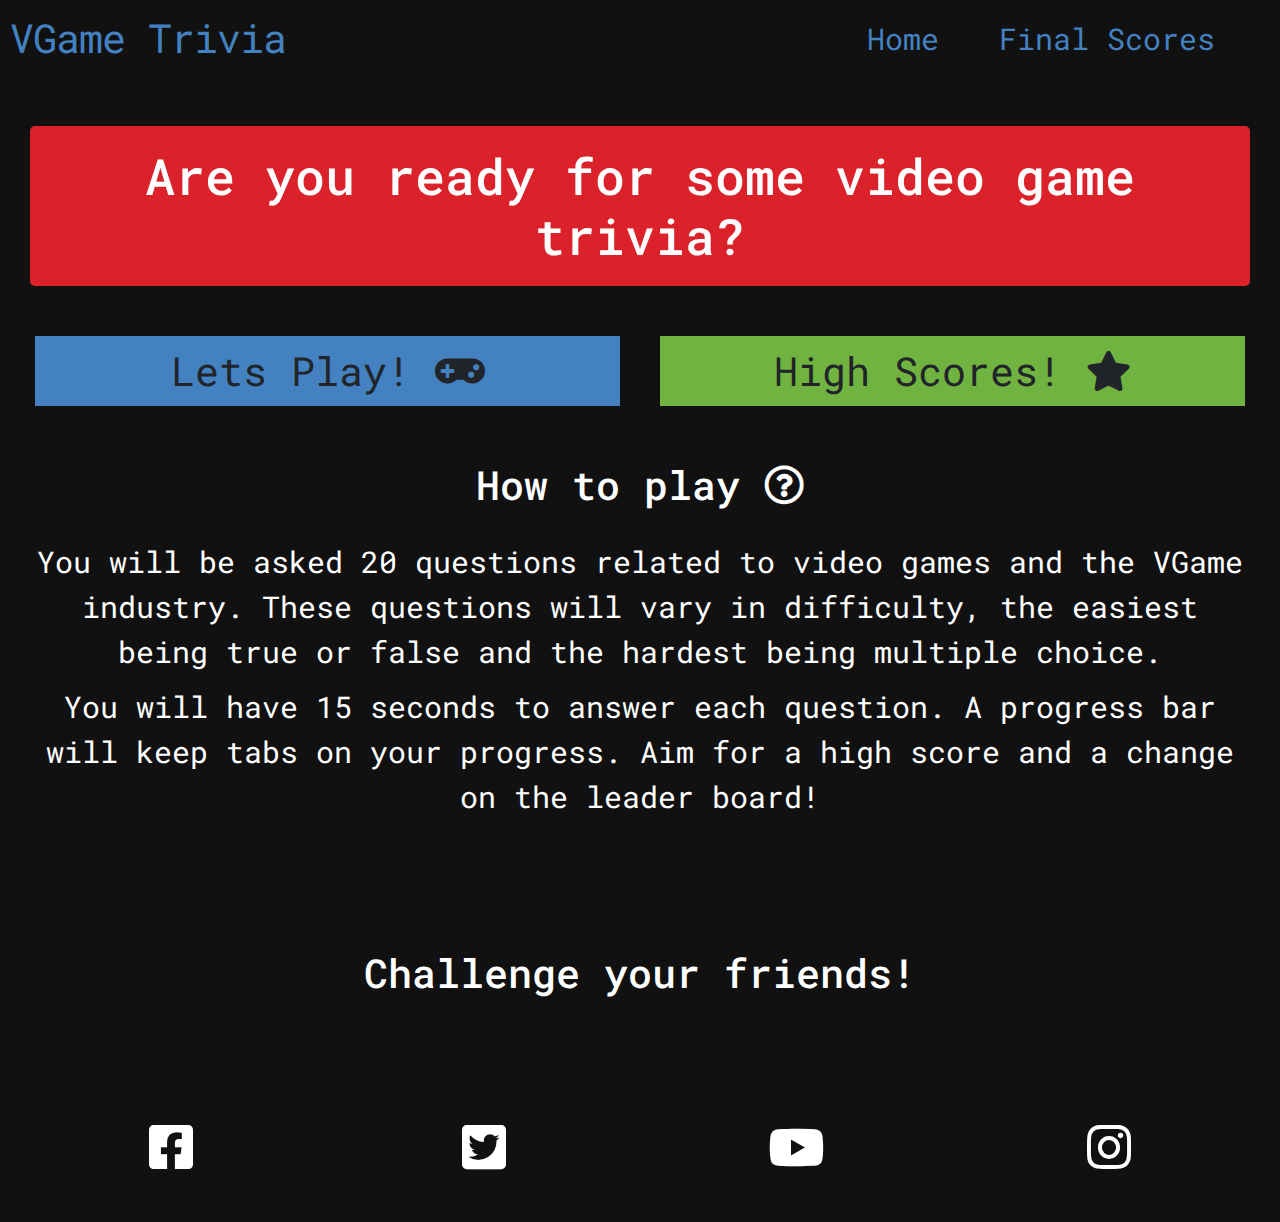
==== commit 1ace72d3: "Moved Play Again button outside of highscore container" ====
--- a/index.html
+++ b/index.html
@@ -5,13 +5,29 @@
     <meta charset="UTF-8">
     <meta http-equiv="X-UA-Compatible" content="IE=edge">
     <meta name="viewport" content="width=device-width, initial-scale=1.0">
-    <title>Gaming Trivia</title>
+    <title>VGame Trivia Quiz</title>
     <link rel="stylesheet" href="https://cdnjs.cloudflare.com/ajax/libs/twitter-bootstrap/4.6.0/css/bootstrap.min.css">
     <link rel="stylesheet" href="https://cdnjs.cloudflare.com/ajax/libs/font-awesome/5.15.3/css/all.min.css">
     <link rel="stylesheet" href="assets/css/styles.css">
 </head>
 
 <body>
+    <section>
+        <!-- Site navbar -->
+        <nav class="navbar navbar-expand-lg">
+            <a class="navbar-brand" href="index.html">VGame Trivia</a>
+            <button class="navbar-toggler" type="button" data-toggle="collapse" data-target="#navbarNavAltMarkup"
+                aria-controls="navbarNavAltMarkup" aria-expanded="false" aria-label="Toggle navigation">
+                <i class="fas fa-bars"></i>
+            </button>
+            <div class="collapse navbar-collapse" id="navbarNavAltMarkup">
+                <div class="navbar-nav ml-auto">
+                    <a class="nav-link active" href="index.html">Home</a>
+                    <a class="nav-link" href="finalscore.html">Final Scores</a>
+                </div>
+            </div>
+        </nav>
+    </section>
     <section id="intro-section" class="container-fluid common-styles row collapse show">
         <!--Introductory Div-->
         <div class="col-sm-12 mb-5">
@@ -35,7 +51,7 @@
         <div class="col-sm-12 mb-5" id="tutorial">
             <h2 class="mb-5">How to play <i class="far fa-question-circle"></i></h2>
             <p>
-                You will be asked 20 questions related to video games and the gaming industry.
+                You will be asked 20 questions related to video games and the VGame industry.
                 These questions will vary in difficulty, the easiest being true or false and the hardest being
                 multiple choice.
             </p>
@@ -89,9 +105,9 @@
         </div>
         <div class="row mt-5">
             <div class="offset-sm-8 justify-content-left">
-                <button class="HUD-btn btn" type="button" onClick="window.location.reload();">
-                    Restart <i class="fas fa-redo"></i>
-                </button>
+                <a class="HUD-btn btn" href="index.html" role="button">
+                    <h2>Restart <i class="fas fa-redo"></i></h2>
+                </a>
             </div>
         </div>
     </section>
--- a/assets/css/styles.css
+++ b/assets/css/styles.css
@@ -15,7 +15,7 @@
     color: #fff;
     background-color: #111111;
     font-family: 'Roboto Mono', monospace;
-    font-size: 1.6rem;
+    font-size: 2rem;
     background-image: url('/assets/img/lorenzo-herrera-p0j-mE6mGo4-unsplash.jpg');
     background-size: cover;
     width: 100%;
@@ -44,12 +44,36 @@
     margin-left: auto;
     margin-right: auto;
 }
+
 .collapsing {
     transition: 0ms;
 }
 
 .btn {
     margin: 1rem auto;
+}
+
+.navbar {
+    background-color: #111111;
+}
+
+.navbar-toggler i {
+    color: #4381C1;
+}
+
+.navbar-brand {
+    font-size: 4rem;
+    color: #4381C1;
+    letter-spacing: -0.1rem;
+}
+
+.navbar-nav {
+    font-size: 3rem;
+}
+
+.nav-link {
+    margin-right: 5rem;
+    color: #4381C1;
 }
 
 .common-styles {
@@ -61,6 +85,8 @@
 .HUD-btn {
     background-color: #4381C1;
     font-size: 4rem;
+    border: 0.5rem solid #111111;
+    border-radius: 0.5rem;
 }
 
 .option-container {
@@ -103,7 +129,7 @@
     padding: 2rem;
 }
 
-#tutorial{
+#tutorial {
     background-color: #111111;
     border-radius: 0.5rem;
     margin-top: 2rem;
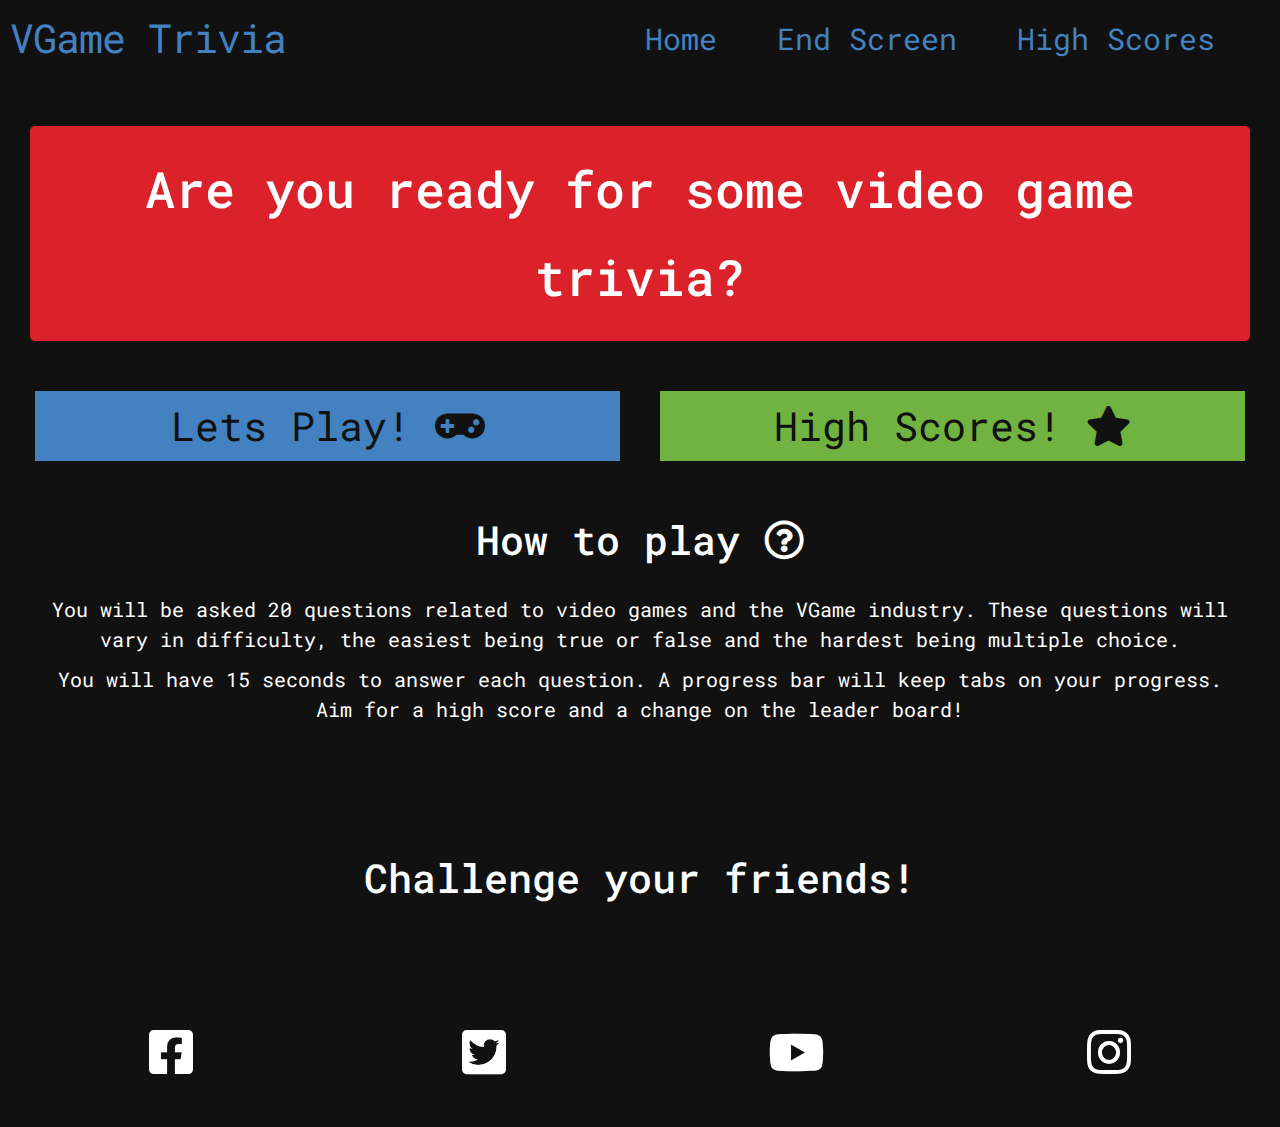
==== commit ace46b43: "Add save score to local" ====
--- a/index.html
+++ b/index.html
@@ -23,7 +23,8 @@
             <div class="collapse navbar-collapse" id="navbarNavAltMarkup">
                 <div class="navbar-nav ml-auto">
                     <a class="nav-link active" href="index.html">Home</a>
-                    <a class="nav-link" href="finalscore.html">Final Scores</a>
+                    <a class="nav-link" href="finalscore.html">End Screen</a>
+                    <a class="nav-link" href="highscores.html">High Scores</a>
                 </div>
             </div>
         </nav>
@@ -43,10 +44,9 @@
         </div>
         <!-- Button hides intro section and highscores section -->
         <div class="col-sm-12 col-md-6">
-            <button id="highscore-btn" class="HUD-btn btn btn-lg btn-block" type="button"
-                onclick="window.location.href='finalscore.html';">
+            <a href="highscores.html" id="highscore-btn" class="HUD-btn btn btn-lg btn-block">
                 High Scores! <i class="fas fa-star"></i>
-            </button>
+            </a>
         </div>
         <div class="col-sm-12 mb-5" id="tutorial">
             <h2 class="mb-5">How to play <i class="far fa-question-circle"></i></h2>
@@ -119,19 +119,19 @@
             </div>
         </div>
         <div id="social-network-links" class="row">
-            <div class="col-sm-3">
+            <div class="col-3">
                 <a href="https://www.facebook.com" target="_blank" rel="nopener" aria-label="">
                     <i class="fab fa-facebook-square"></i>
                 </a>
             </div>
-            <div class="col-sm-3">
+            <div class="col-3">
                 <a href="https://www.twitter.com" target="_blank" rel="nopener" aria-label="">
                     <i class="fab fa-twitter-square"></i></a>
             </div>
-            <div class="col-sm-3">
+            <div class="col-3">
                 <a href="https://www.youtube.com" target="_blank"><i class="fab fa-youtube" aria-label=""></i></a>
             </div>
-            <div class="col-sm-3">
+            <div class="col-3">
                 <a href="https://www.instagram.com" target="_blank"><i class="fab fa-instagram" aria-label=""></i></a>
             </div>
         </div>
@@ -139,7 +139,7 @@
     <script src="https://cdnjs.cloudflare.com/ajax/libs/popper.js/1.16.1/umd/popper.min.js"></script>
     <script src="https://code.jquery.com/jquery-3.6.0.slim.js"
         integrity="sha256-HwWONEZrpuoh951cQD1ov2HUK5zA5DwJ1DNUXaM6FsY=" crossorigin="anonymous"></script>
-    <script src="assets/js/scripts.js"></script>
+    <script src="assets/js/game.js"></script>
     <script src="https://cdnjs.cloudflare.com/ajax/libs/twitter-bootstrap/4.6.0/js/bootstrap.min.js"></script>
 
 </body>
--- a/assets/css/styles.css
+++ b/assets/css/styles.css
@@ -13,7 +13,7 @@
 
 body {
     color: #fff;
-    background-color: #111111;
+    background-color: #111;
     font-family: 'Roboto Mono', monospace;
     font-size: 2rem;
     background-image: url('/assets/img/lorenzo-herrera-p0j-mE6mGo4-unsplash.jpg');
@@ -25,14 +25,19 @@
 
 h1 {
     font-size: 5rem;
+    line-height: 1.75;
 }
 
 h2 {
     font-size: 4rem;
 }
 
+h3 {
+    font-size: 3rem;
+}
+
 p {
-    font-size: 3rem;
+    font-size: 2rem;
 }
 
 /* Removes black boxes from behind letters */
@@ -51,10 +56,11 @@
 
 .btn {
     margin: 1rem auto;
+    color: #111;
 }
 
 .navbar {
-    background-color: #111111;
+    background-color: #111;
 }
 
 .navbar-toggler i {
@@ -78,20 +84,24 @@
 
 .common-styles {
     margin: 3rem auto;
-    background-color: transparent;
     text-align: center;
+}
+
+.scoreHighlight {
+    background-color: #db222a;
+    border-radius: 1rem;
 }
 
 .HUD-btn {
     background-color: #4381C1;
     font-size: 4rem;
-    border: 0.5rem solid #111111;
+    border: 0.5rem solid #111;
     border-radius: 0.5rem;
 }
 
 .option-container {
     font-size: 2rem;
-    background-color: #111111;
+    background-color: #111;
     margin: 2rem auto;
     border-radius: 1rem;
 }
@@ -115,7 +125,7 @@
 }
 
 .friends-msg {
-    background-color: #111111;
+    background-color: #111;
     border-radius: 0.5rem;
     margin-top: 2rem;
     padding: 2rem;
@@ -130,7 +140,7 @@
 }
 
 #tutorial {
-    background-color: #111111;
+    background-color: #111;
     border-radius: 0.5rem;
     margin-top: 2rem;
     padding: 2rem;
@@ -175,7 +185,7 @@
     text-align: center;
 }
 
-#save-btn {
+#saveScoreBtn {
     background-color: #71B340;
     padding-bottom: 0;
 }
@@ -187,5 +197,5 @@
 }
 
 #highscore-container {
-    background-color: #111111;
+    background-color: #111;
 }